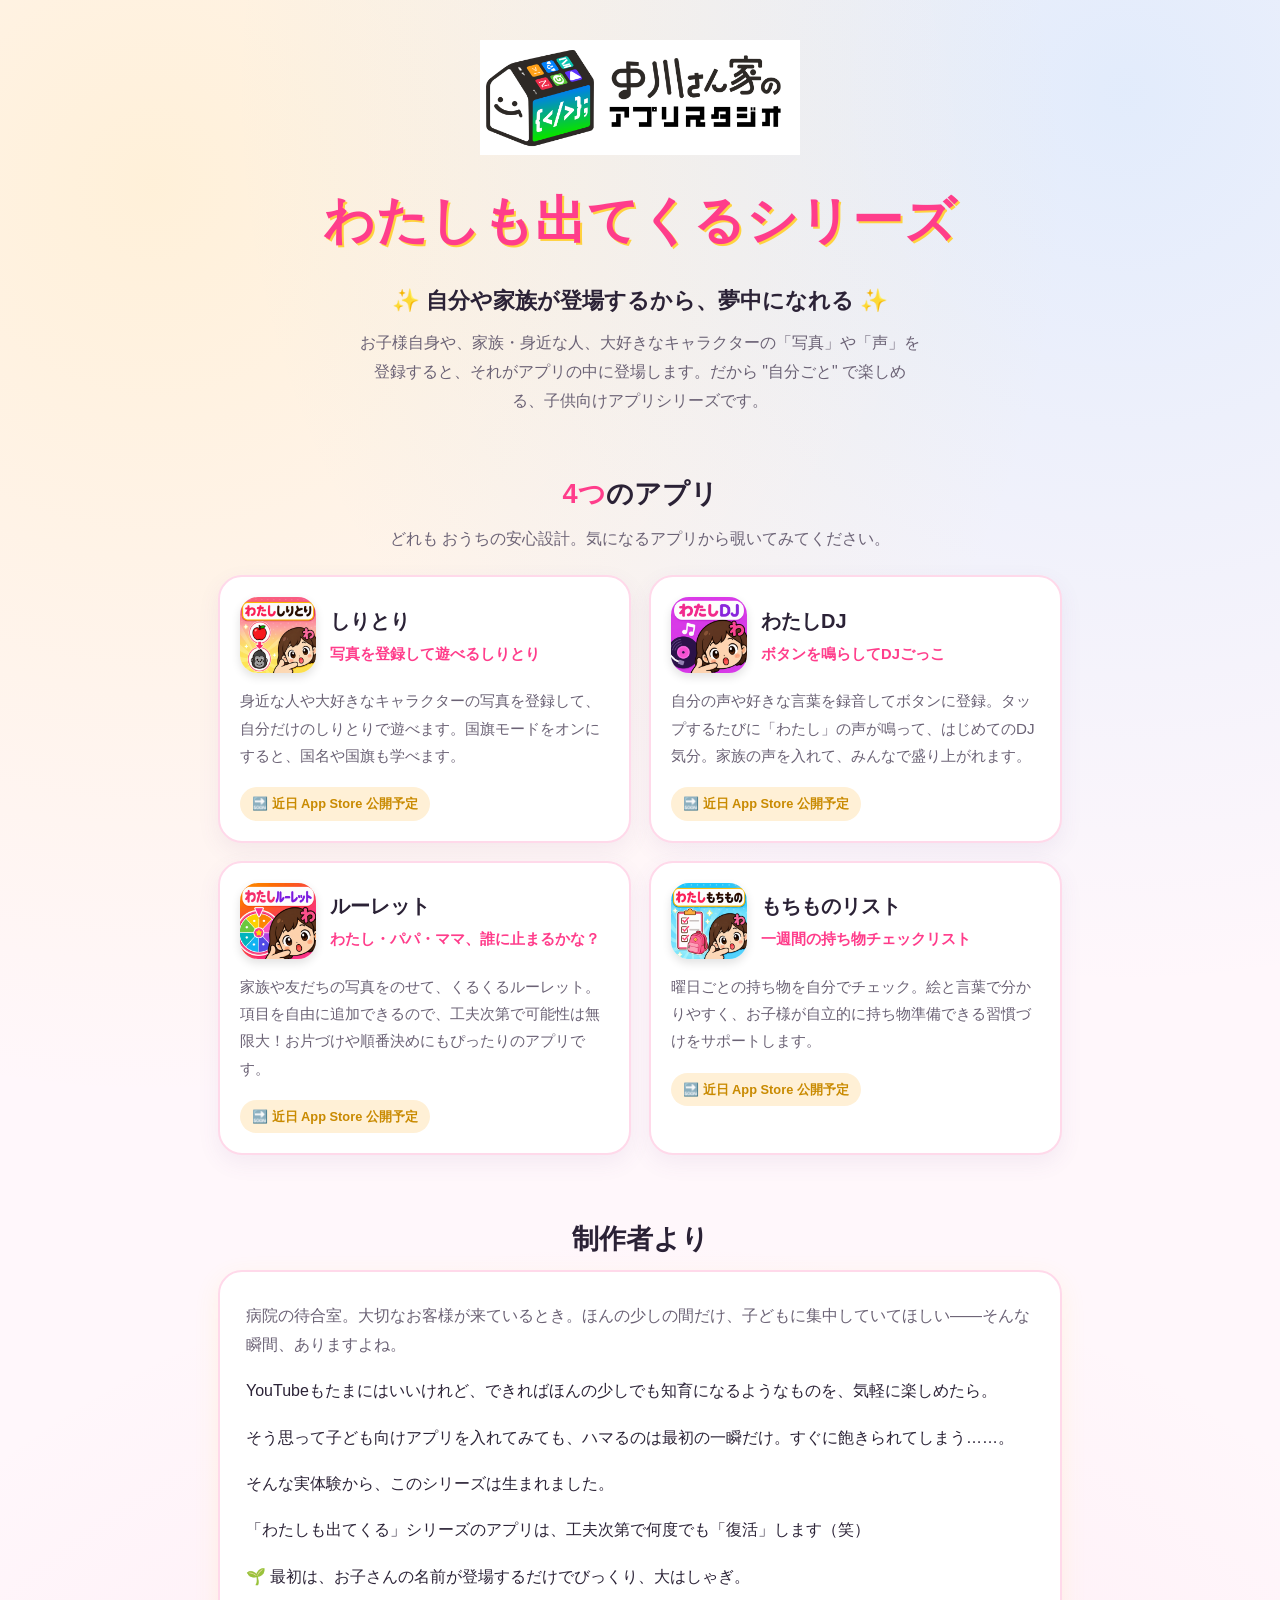
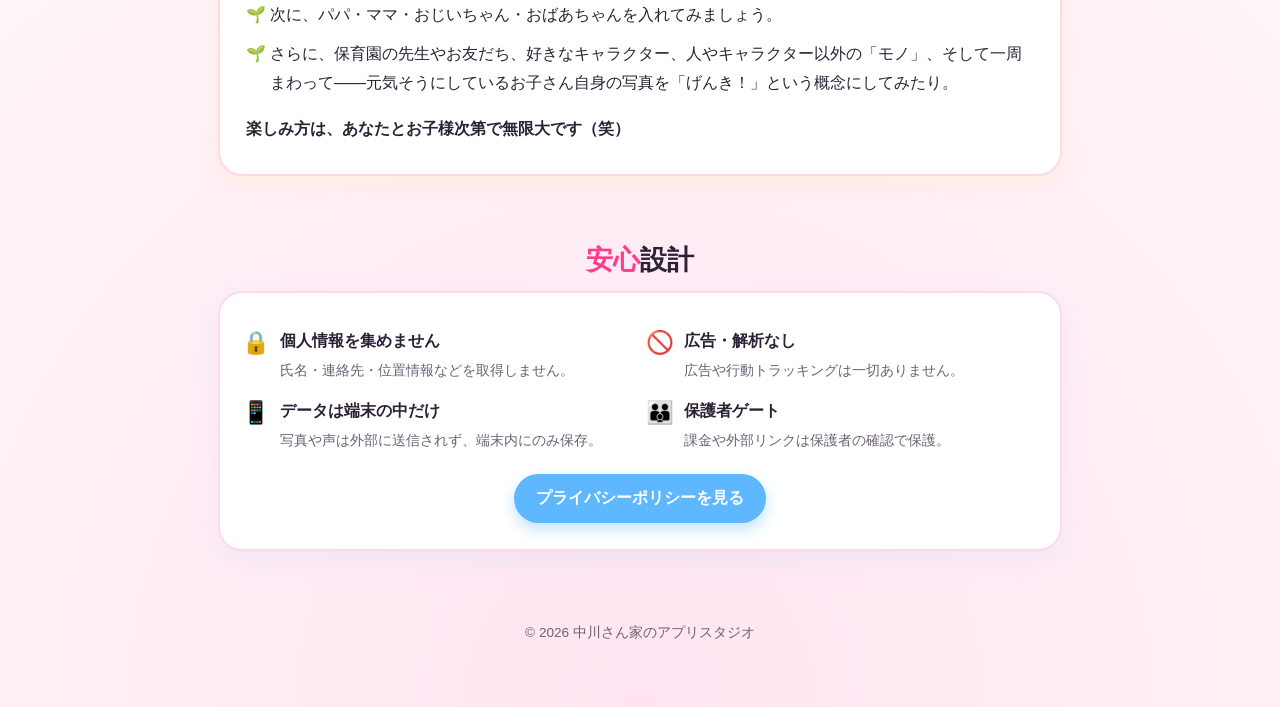
==== index.html @ 166757f0 "Add message from the creator section Co-Authored-By: Claude Opus 4.8 <noreply@anthropic.com>" ====
<!DOCTYPE html>
<html lang="ja">
<head>
<meta charset="UTF-8">
<meta name="viewport" content="width=device-width, initial-scale=1.0">
<title>わたしも出てくるシリーズ｜中川さん家のアプリスタジオ</title>
<meta name="description" content="お子様自身や、家族・身近な人、大好きなキャラクターの写真や声を登録すると、それがアプリの中に登場します。中川さん家のアプリスタジオがおくる子供向けアプリシリーズ「わたしも出てくるシリーズ」。広告なし・解析なし・個人情報を集めません。">
<meta property="og:title" content="わたしも出てくるシリーズ｜中川さん家のアプリスタジオ">
<meta property="og:description" content="お子様自身や、家族・身近な人、大好きなキャラクターの写真や声を登録すると、それがアプリの中に登場する、自分ごとで夢中になれる子供向けアプリシリーズ。">
<meta property="og:type" content="website">
<meta property="og:image" content="images/studio_logo.png">
<style>
  :root {
    color-scheme: light dark;
    --pink:    #ff5fa2;
    --pink-d:  #ff3d8b;
    --yellow:  #ffd23f;
    --mint:    #3fd6a6;
    --sky:     #5fb8ff;
    --ink:     #2b2236;
    --sub:     #6b6275;
    --card:    #ffffff;
    --bg:      #fff7fb;
    --bg2:     #ffeef6;
    --border:  #ffd9ea;
    --chip:    #fff0d6;
    --chip-tx: #c98a00;
  }
  @media (prefers-color-scheme: dark) {
    :root {
      --ink:    #f2ecf5;
      --sub:    #b6adc2;
      --card:   #1d1726;
      --bg:     #120e18;
      --bg2:    #1a1322;
      --border: #3a2e44;
      --chip:   #3a2e10;
      --chip-tx:#ffd86b;
    }
  }
  * { box-sizing: border-box; }
  html { scroll-behavior: smooth; }
  body {
    font-family: -apple-system, BlinkMacSystemFont, "Hiragino Maru Gothic ProN",
      "Hiragino Sans", "Noto Sans JP", sans-serif;
    line-height: 1.8; margin: 0; color: var(--ink);
    background:
      radial-gradient(circle at 12% 8%, rgba(255,210,63,.18), transparent 38%),
      radial-gradient(circle at 88% 4%, rgba(95,184,255,.18), transparent 36%),
      radial-gradient(circle at 50% 100%, rgba(255,95,162,.12), transparent 45%),
      var(--bg);
    -webkit-font-smoothing: antialiased;
  }
  .wrap { max-width: 880px; margin: 0 auto; padding: 0 18px; }
  a { color: var(--pink-d); }

  /* ---------- Hero ---------- */
  .hero { text-align: center; padding: 40px 18px 24px; position: relative; overflow: hidden; }
  .hero .logo { width: min(320px, 80%); height: auto; margin: 0 auto 6px; display: block; }
  .series {
    display: inline-block; margin: 14px 0 6px;
    font-size: clamp(2rem, 8vw, 3.2rem); font-weight: 800; letter-spacing: .02em;
    color: var(--pink-d);
    text-shadow: 2px 2px 0 var(--yellow);
  }
  .series small { display:block; font-size: .9rem; font-weight: 700; color: var(--sub); letter-spacing:.3em; text-shadow:none; margin-bottom:4px;}
  .catch { font-size: clamp(1.05rem, 4vw, 1.4rem); font-weight: 700; margin: 8px 0 2px; }
  .concept { color: var(--sub); max-width: 560px; margin: 8px auto 0; font-size: 1rem; }
  .sparkle { font-size: 1.4rem; }

  /* ---------- Section ---------- */
  section { padding: 30px 0; }
  .section-title {
    text-align: center; font-size: clamp(1.3rem, 5vw, 1.7rem); font-weight: 800;
    margin: 0 0 6px;
  }
  .section-title .em { color: var(--pink-d); }
  .section-sub { text-align:center; color: var(--sub); margin: 0 auto 22px; max-width: 600px; }

  /* ---------- About ---------- */
  .about {
    background: var(--card); border: 2px solid var(--border); border-radius: 24px;
    padding: 26px 22px; box-shadow: 0 8px 24px rgba(255,95,162,.10);
  }
  .steps { display: grid; gap: 14px; grid-template-columns: repeat(3, 1fr); margin-top: 18px; }
  .step { text-align:center; }
  .step .emoji { font-size: 2.4rem; display:block; line-height:1.2; }
  .step b { display:block; margin-top:4px; }
  .step span { font-size:.9rem; color: var(--sub); }
  @media (max-width: 560px){ .steps { grid-template-columns: 1fr; } }

  /* ---------- App cards ---------- */
  .cards { display: grid; gap: 18px; grid-template-columns: repeat(2, 1fr); }
  @media (max-width: 620px){ .cards { grid-template-columns: 1fr; } }
  .card {
    background: var(--card); border: 2px solid var(--border); border-radius: 24px;
    padding: 20px; display: flex; flex-direction: column; gap: 4px;
    box-shadow: 0 8px 22px rgba(120,80,140,.08);
    transition: transform .15s ease, box-shadow .15s ease;
  }
  .card:hover { transform: translateY(-4px); box-shadow: 0 14px 30px rgba(255,95,162,.18); }
  .card-head { display:flex; align-items:center; gap: 14px; }
  .card-head img {
    width: 76px; height: 76px; border-radius: 18px; flex-shrink:0;
    box-shadow: 0 4px 10px rgba(0,0,0,.12);
  }
  .card-name { font-size: 1.25rem; font-weight: 800; margin: 0; }
  .card-tag { color: var(--pink-d); font-weight: 700; font-size: .92rem; margin: 2px 0 0; }
  .card-desc { color: var(--sub); font-size: .95rem; margin: 10px 0 0; }
  .badge {
    display:inline-block; align-self:flex-start; margin-top: 14px;
    background: var(--chip); color: var(--chip-tx); font-weight: 800;
    font-size: .8rem; padding: 5px 12px; border-radius: 999px;
  }
  .badge::before { content: "🔜 "; }

  /* ---------- Safety ---------- */
  .safety {
    background: var(--card); border: 2px solid var(--border); border-radius: 24px;
    padding: 26px 22px; box-shadow: 0 8px 24px rgba(95,184,255,.10);
  }
  .safe-grid { display:grid; gap:12px; grid-template-columns: repeat(2,1fr); margin-top:8px; }
  @media (max-width: 560px){ .safe-grid { grid-template-columns: 1fr; } }
  .safe-item { display:flex; gap:10px; align-items:flex-start; }
  .safe-item .ic { font-size:1.4rem; line-height:1.4; }
  .safe-item b { display:block; }
  .safe-item span { font-size:.9rem; color: var(--sub); }
  .privacy-link { text-align:center; margin-top: 20px; }
  .privacy-link a {
    display:inline-block; background: var(--sky); color:#fff; font-weight:800;
    text-decoration:none; padding: 10px 22px; border-radius: 999px;
    box-shadow: 0 6px 14px rgba(95,184,255,.4);
  }

  /* ---------- Creator ---------- */
  .creator {
    background: var(--card); border: 2px solid var(--border); border-radius: 24px;
    padding: 30px 26px; box-shadow: 0 8px 24px rgba(255,210,63,.12);
  }
  .creator p { margin: 0 0 1.1em; color: var(--ink); }
  .creator p:last-child { margin-bottom: 0; }
  .creator .lead { color: var(--sub); }
  .creator .steps-read {
    margin: 0 0 1.1em; padding-left: 0; list-style: none;
    display: grid; gap: 10px;
  }
  .creator .steps-read li {
    position: relative; padding-left: 1.5em; color: var(--ink);
  }
  .creator .steps-read li::before {
    content: "🌱"; position: absolute; left: 0; top: 0;
  }
  .creator .closing { font-weight: 700; }

  /* ---------- Footer ---------- */
  footer {
    text-align:center; padding: 34px 18px 48px; color: var(--sub); font-size:.9rem;
  }
  footer a { color: var(--pink-d); }
  footer .copy { margin-top: 6px; font-size:.85rem; }
</style>
</head>
<body>

<!-- ===== Hero ===== -->
<header class="hero">
  <div class="wrap">
    <img class="logo" src="images/studio_logo.png" alt="中川さん家のアプリスタジオ">
    <div class="series">わたしも出てくるシリーズ</div>
    <p class="catch"><span class="sparkle">✨</span> 自分や家族が登場するから、夢中になれる <span class="sparkle">✨</span></p>
    <p class="concept">お子様自身や、家族・身近な人、大好きなキャラクターの「写真」や「声」を登録すると、それがアプリの中に登場します。だから "自分ごと" で楽しめる、子供向けアプリシリーズです。</p>
  </div>
</header>

<!-- ===== Apps ===== -->
<section>
  <div class="wrap">
    <h2 class="section-title"><span class="em">4つ</span>のアプリ</h2>
    <p class="section-sub">どれも おうちの安心設計。気になるアプリから覗いてみてください。</p>
    <div class="cards">

      <!-- しりとり -->
      <article class="card">
        <div class="card-head">
          <img src="images/icon-shiritori.png" alt="しりとりのアイコン">
          <div>
            <h3 class="card-name">しりとり</h3>
            <p class="card-tag">写真を登録して遊べるしりとり</p>
          </div>
        </div>
        <p class="card-desc">身近な人や大好きなキャラクターの写真を登録して、自分だけのしりとりで遊べます。国旗モードをオンにすると、国名や国旗も学べます。</p>
        <!-- App Store 公開後はここに <a class="badge" href="APP_STORE_URL"> を差し込む -->
        <span class="badge">近日 App Store 公開予定</span>
      </article>

      <!-- わたしDJ -->
      <article class="card">
        <div class="card-head">
          <img src="images/icon-watashidj.png" alt="わたしDJのアイコン">
          <div>
            <h3 class="card-name">わたしDJ</h3>
            <p class="card-tag">ボタンを鳴らしてDJごっこ</p>
          </div>
        </div>
        <p class="card-desc">自分の声や好きな言葉を録音してボタンに登録。タップするたびに「わたし」の声が鳴って、はじめてのDJ気分。家族の声を入れて、みんなで盛り上がれます。</p>
        <!-- App Store 公開後はここに <a class="badge" href="APP_STORE_URL"> を差し込む -->
        <span class="badge">近日 App Store 公開予定</span>
      </article>

      <!-- ルーレット -->
      <article class="card">
        <div class="card-head">
          <img src="images/icon-roulette.png" alt="ルーレットのアイコン">
          <div>
            <h3 class="card-name">ルーレット</h3>
            <p class="card-tag">わたし・パパ・ママ、誰に止まるかな？</p>
          </div>
        </div>
        <p class="card-desc">家族や友だちの写真をのせて、くるくるルーレット。項目を自由に追加できるので、工夫次第で可能性は無限大！お片づけや順番決めにもぴったりのアプリです。</p>
        <!-- App Store 公開後はここに <a class="badge" href="APP_STORE_URL"> を差し込む -->
        <span class="badge">近日 App Store 公開予定</span>
      </article>

      <!-- もちものリスト -->
      <article class="card">
        <div class="card-head">
          <img src="images/icon-mochimono.png" alt="もちものリストのアイコン">
          <div>
            <h3 class="card-name">もちものリスト</h3>
            <p class="card-tag">一週間の持ち物チェックリスト</p>
          </div>
        </div>
        <p class="card-desc">曜日ごとの持ち物を自分でチェック。絵と言葉で分かりやすく、お子様が自立的に持ち物準備できる習慣づけをサポートします。</p>
        <!-- App Store 公開後はここに <a class="badge" href="APP_STORE_URL"> を差し込む -->
        <span class="badge">近日 App Store 公開予定</span>
      </article>

    </div>
  </div>
</section>

<!-- ===== Message from the creator ===== -->
<section>
  <div class="wrap">
    <h2 class="section-title">制作者より</h2>
    <div class="creator">
      <p class="lead">病院の待合室。大切なお客様が来ているとき。ほんの少しの間だけ、子どもに集中していてほしい——そんな瞬間、ありますよね。</p>
      <p>YouTubeもたまにはいいけれど、できればほんの少しでも知育になるようなものを、気軽に楽しめたら。</p>
      <p>そう思って子ども向けアプリを入れてみても、ハマるのは最初の一瞬だけ。すぐに飽きられてしまう……。</p>
      <p>そんな実体験から、このシリーズは生まれました。</p>
      <p>「わたしも出てくる」シリーズのアプリは、工夫次第で何度でも「復活」します（笑）</p>
      <ul class="steps-read">
        <li>最初は、お子さんの名前が登場するだけでびっくり、大はしゃぎ。</li>
        <li>次に、パパ・ママ・おじいちゃん・おばあちゃんを入れてみましょう。</li>
        <li>さらに、保育園の先生やお友だち、好きなキャラクター、人やキャラクター以外の「モノ」、そして一周まわって——元気そうにしているお子さん自身の写真を「げんき！」という概念にしてみたり。</li>
      </ul>
      <p class="closing">楽しみ方は、あなたとお子様次第で無限大です（笑）</p>
    </div>
  </div>
</section>

<!-- ===== Safety / Privacy ===== -->
<section>
  <div class="wrap">
    <h2 class="section-title"><span class="em">安心</span>設計</h2>
    <div class="safety">
      <div class="safe-grid">
        <div class="safe-item"><span class="ic">🔒</span><div><b>個人情報を集めません</b><span>氏名・連絡先・位置情報などを取得しません。</span></div></div>
        <div class="safe-item"><span class="ic">🚫</span><div><b>広告・解析なし</b><span>広告や行動トラッキングは一切ありません。</span></div></div>
        <div class="safe-item"><span class="ic">📱</span><div><b>データは端末の中だけ</b><span>写真や声は外部に送信されず、端末内にのみ保存。</span></div></div>
        <div class="safe-item"><span class="ic">👪</span><div><b>保護者ゲート</b><span>課金や外部リンクは保護者の確認で保護。</span></div></div>
      </div>
      <div class="privacy-link">
        <a href="./privacy.html">プライバシーポリシーを見る</a>
      </div>
    </div>
  </div>
</section>

<!-- ===== Footer ===== -->
<footer>
  <div class="wrap">
    <p class="copy">© 2026 中川さん家のアプリスタジオ</p>
  </div>
</footer>

</body>
</html>
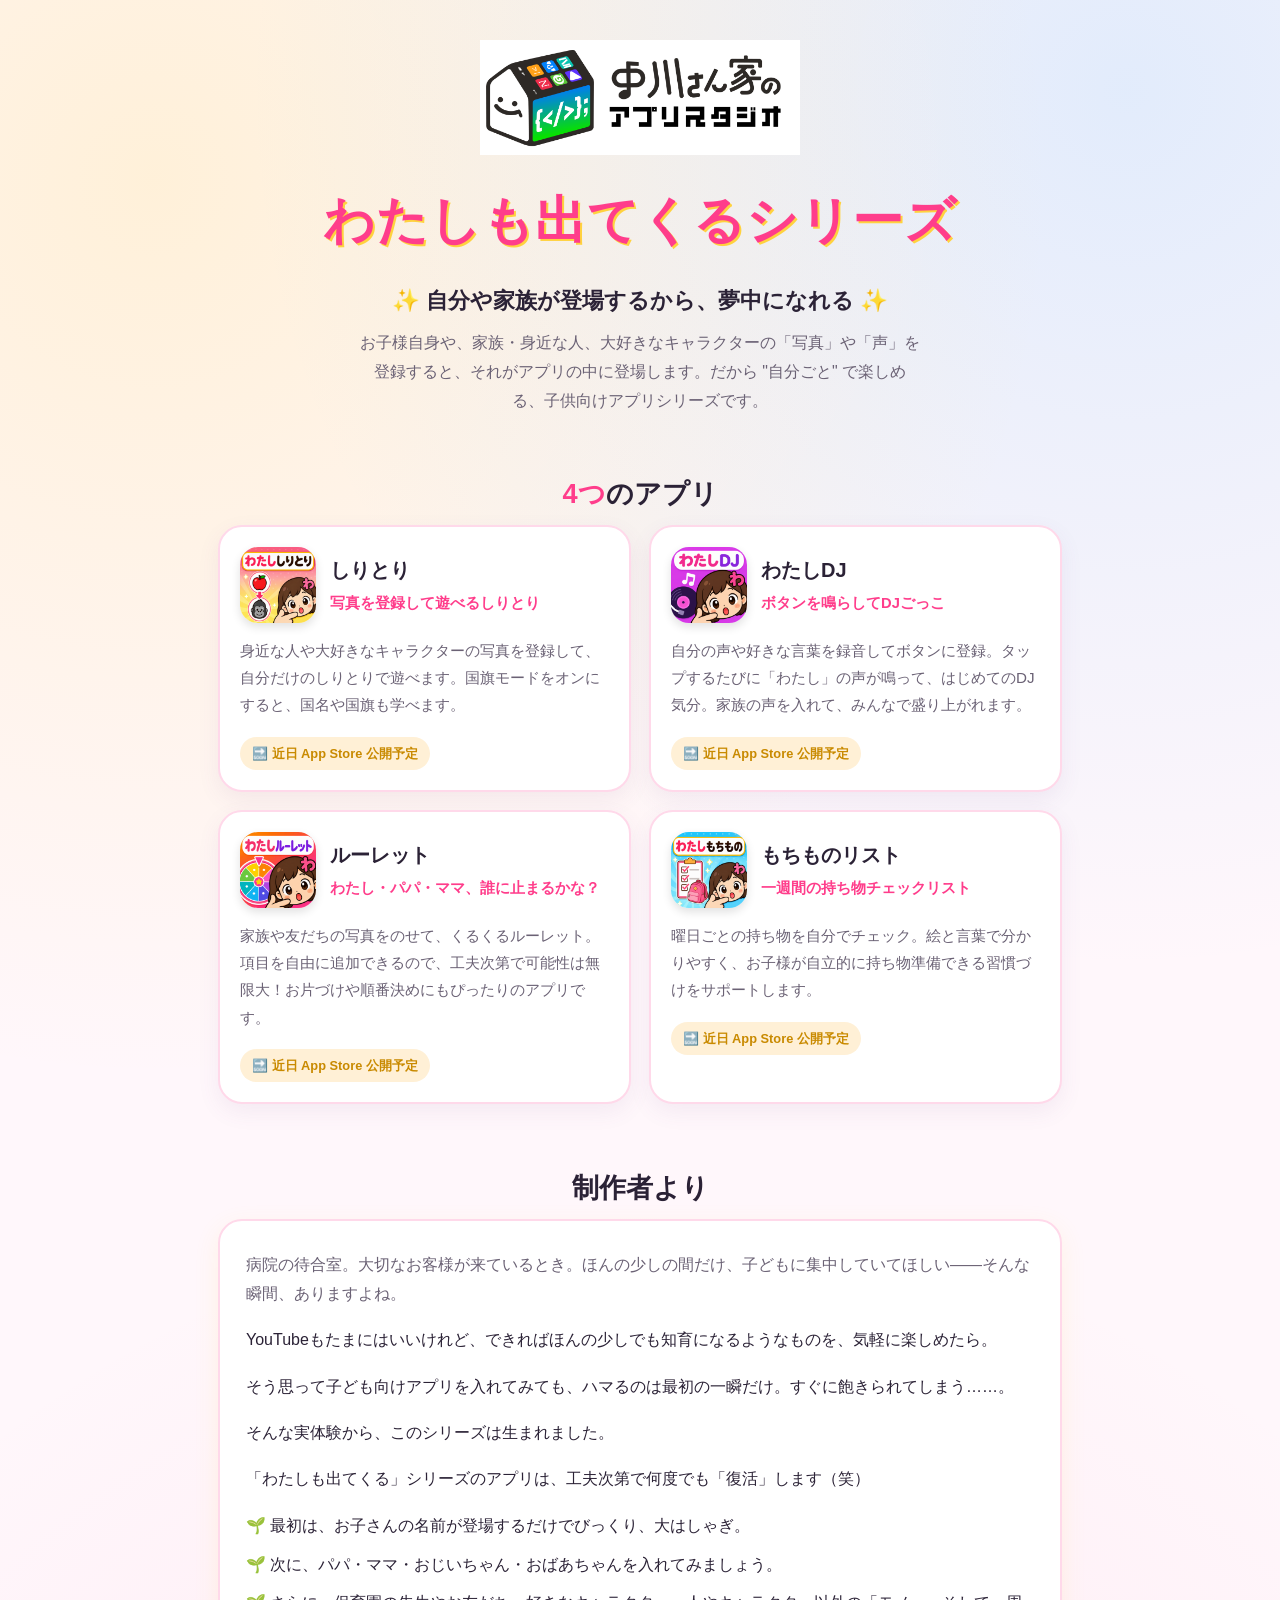
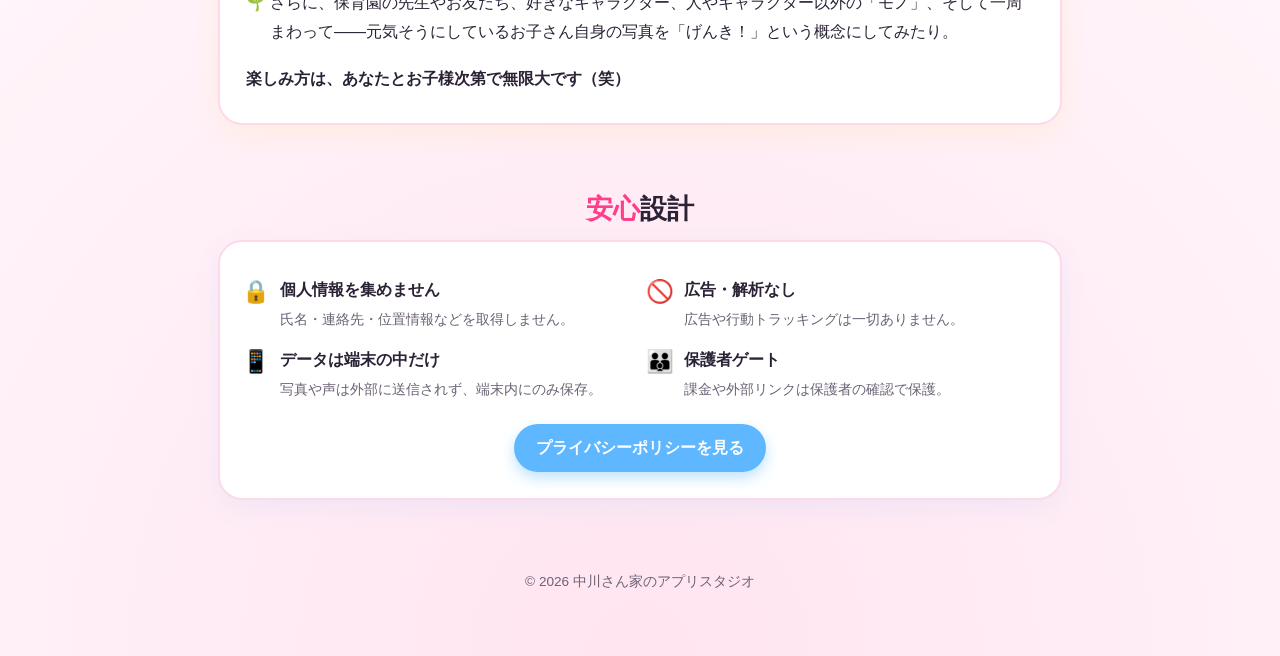
==== commit a0b19ba0: "Remove redundant apps section subtitle Co-Authored-By: Claude Opus 4.8 <noreply@anthropic.com>" ====
--- a/index.html
+++ b/index.html
@@ -176,7 +176,6 @@
 <section>
   <div class="wrap">
     <h2 class="section-title"><span class="em">4つ</span>のアプリ</h2>
-    <p class="section-sub">どれも おうちの安心設計。気になるアプリから覗いてみてください。</p>
     <div class="cards">
 
       <!-- しりとり -->
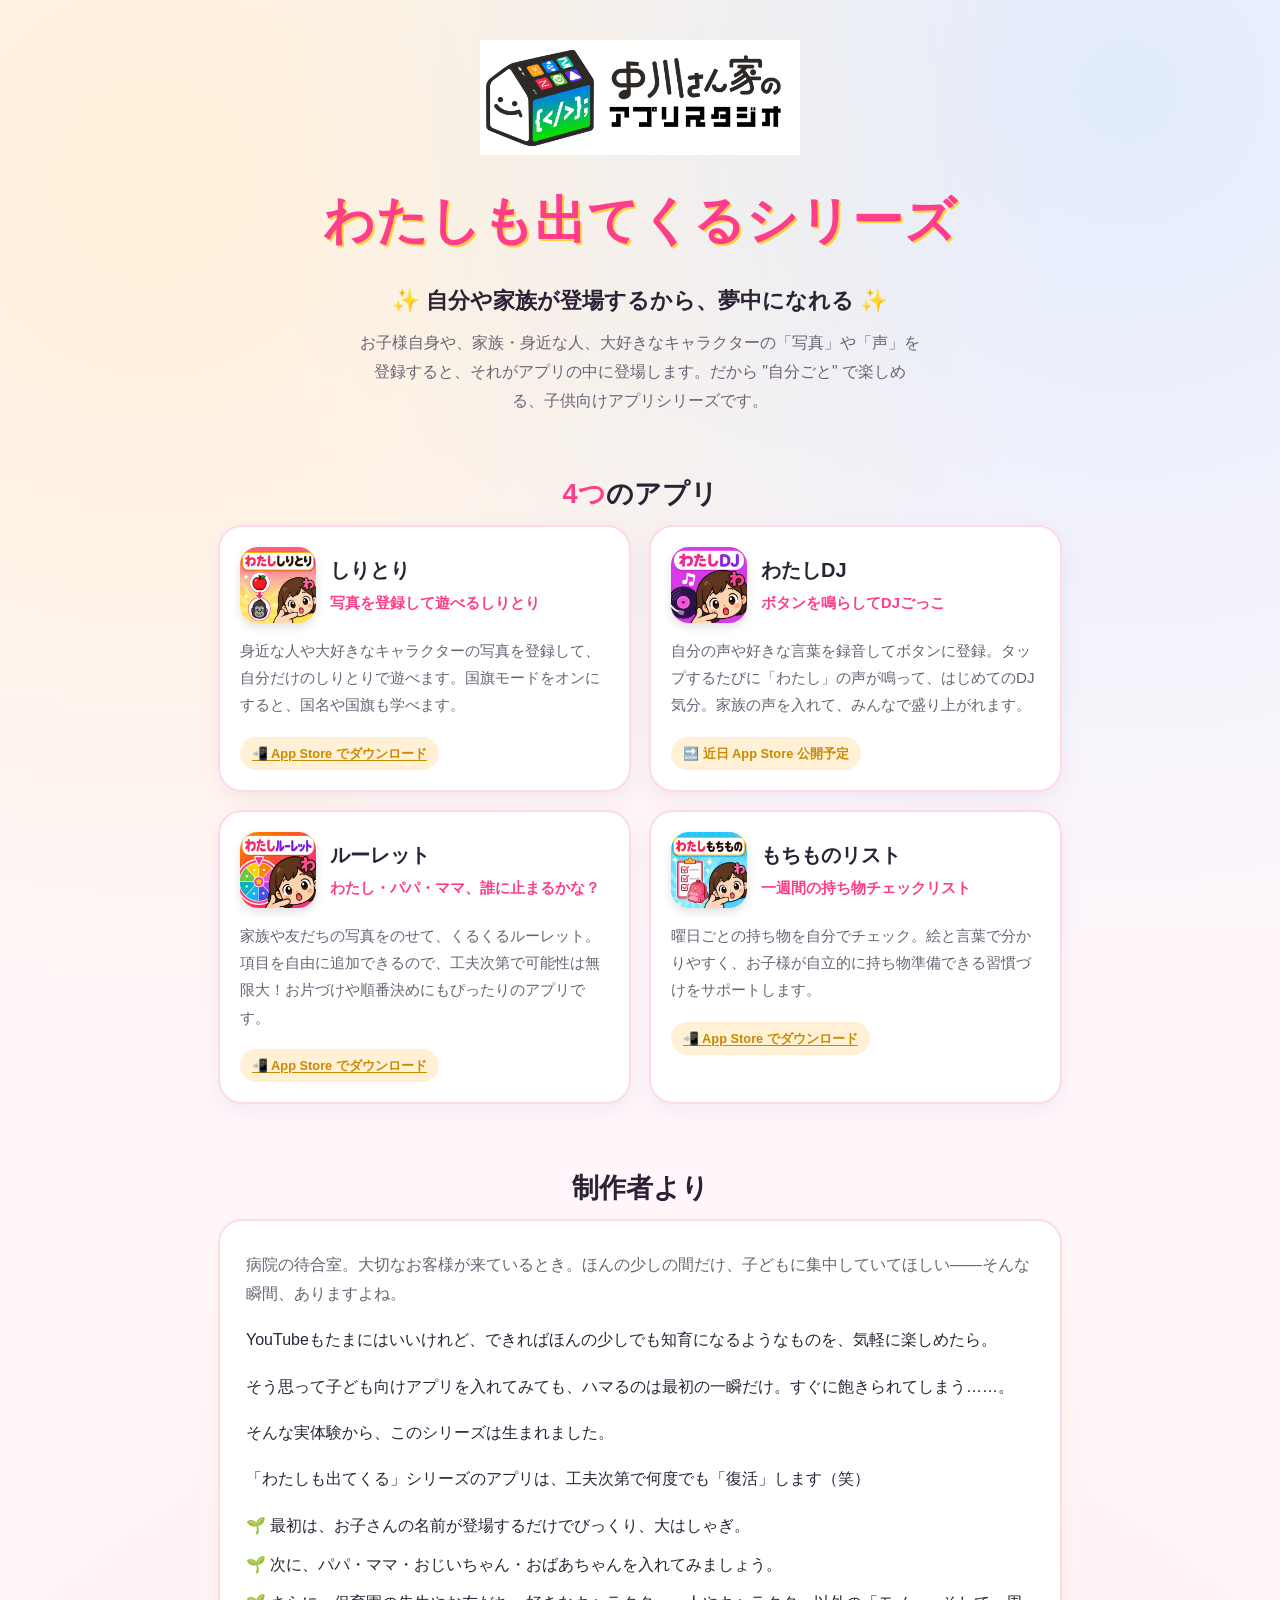
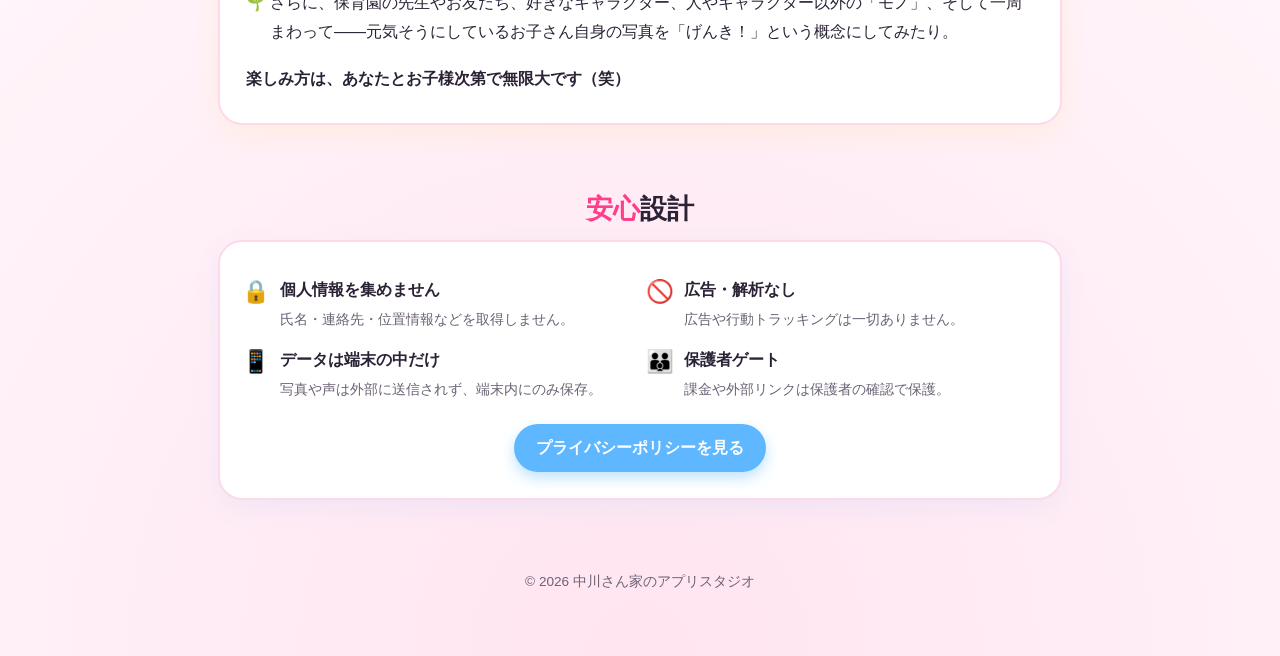
==== commit aa72f833: "Add App Store links for released apps" ====
--- a/index.html
+++ b/index.html
@@ -113,6 +113,11 @@
     font-size: .8rem; padding: 5px 12px; border-radius: 999px;
   }
   .badge::before { content: "🔜 "; }
+  .badge-live {
+    text-decoration: underline; text-underline-offset: 2px;
+    cursor: pointer;
+  }
+  .badge-live::before { content: "📲 "; }
 
   /* ---------- Safety ---------- */
   .safety {
@@ -188,8 +193,7 @@
           </div>
         </div>
         <p class="card-desc">身近な人や大好きなキャラクターの写真を登録して、自分だけのしりとりで遊べます。国旗モードをオンにすると、国名や国旗も学べます。</p>
-        <!-- App Store 公開後はここに <a class="badge" href="APP_STORE_URL"> を差し込む -->
-        <span class="badge">近日 App Store 公開予定</span>
+        <a class="badge badge-live" href="https://apps.apple.com/jp/app/id6788782246" target="_blank" rel="noopener">App Store でダウンロード</a>
       </article>
 
       <!-- わたしDJ -->
@@ -216,8 +220,7 @@
           </div>
         </div>
         <p class="card-desc">家族や友だちの写真をのせて、くるくるルーレット。項目を自由に追加できるので、工夫次第で可能性は無限大！お片づけや順番決めにもぴったりのアプリです。</p>
-        <!-- App Store 公開後はここに <a class="badge" href="APP_STORE_URL"> を差し込む -->
-        <span class="badge">近日 App Store 公開予定</span>
+        <a class="badge badge-live" href="https://apps.apple.com/jp/app/id6788821619" target="_blank" rel="noopener">App Store でダウンロード</a>
       </article>
 
       <!-- もちものリスト -->
@@ -230,8 +233,7 @@
           </div>
         </div>
         <p class="card-desc">曜日ごとの持ち物を自分でチェック。絵と言葉で分かりやすく、お子様が自立的に持ち物準備できる習慣づけをサポートします。</p>
-        <!-- App Store 公開後はここに <a class="badge" href="APP_STORE_URL"> を差し込む -->
-        <span class="badge">近日 App Store 公開予定</span>
+        <a class="badge badge-live" href="https://apps.apple.com/jp/app/id6788831669" target="_blank" rel="noopener">App Store でダウンロード</a>
       </article>
 
     </div>
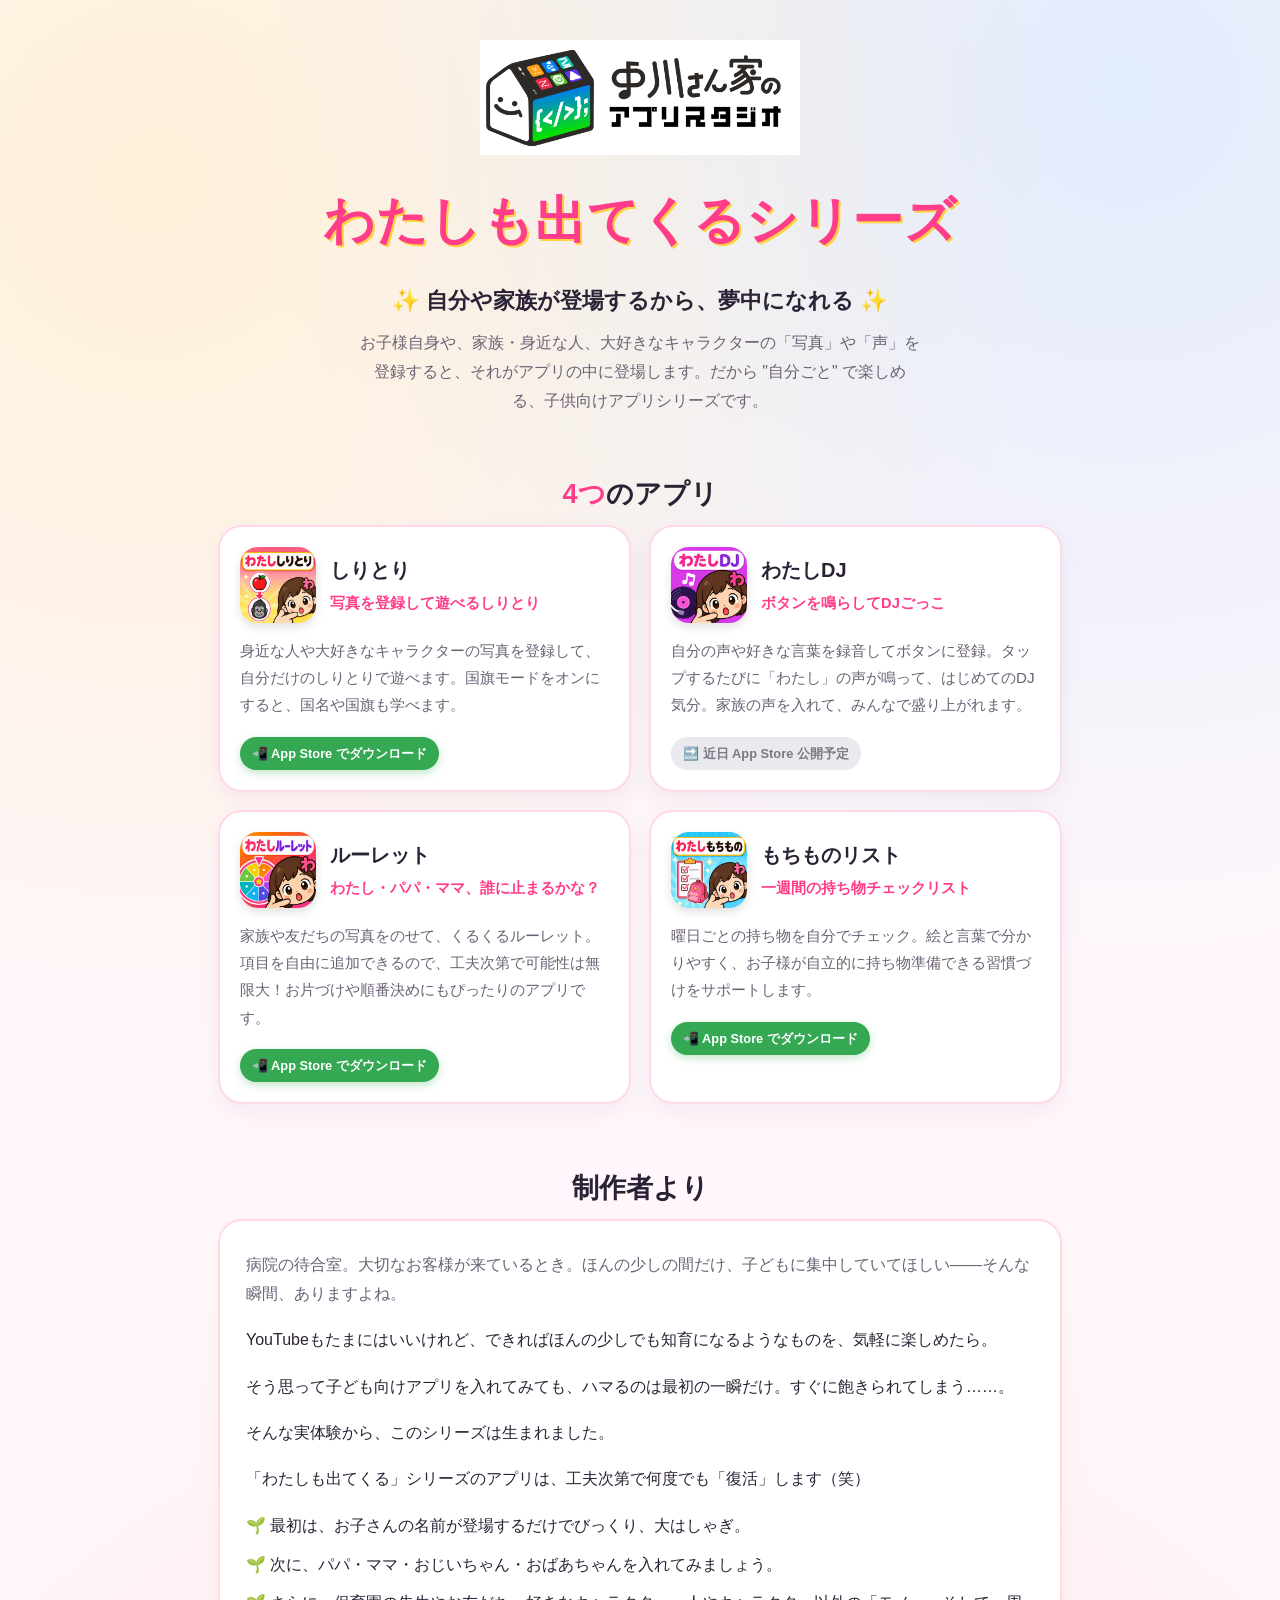
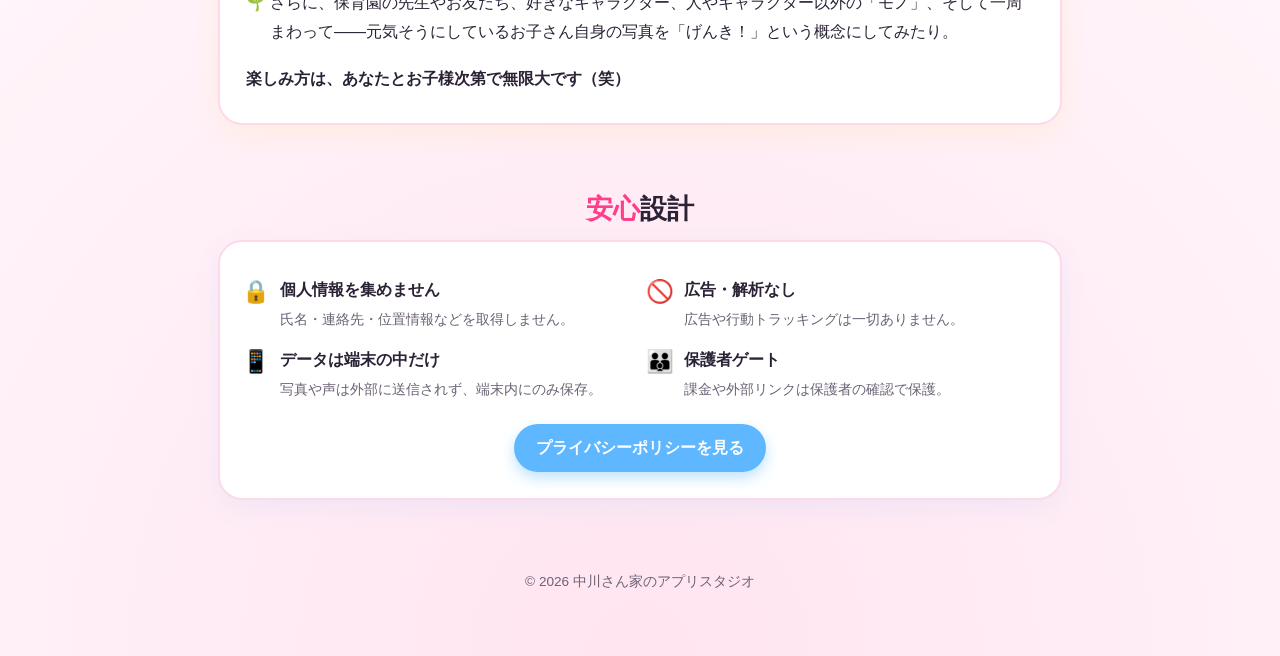
==== commit 7ef04b36: "Distinguish released (green) vs coming-soon (gray) badges Co-Authored-By: Claude Fable 5 <noreply@an" ====
--- a/index.html
+++ b/index.html
@@ -109,14 +109,16 @@
   .card-desc { color: var(--sub); font-size: .95rem; margin: 10px 0 0; }
   .badge {
     display:inline-block; align-self:flex-start; margin-top: 14px;
-    background: var(--chip); color: var(--chip-tx); font-weight: 800;
+    background: #e9e9ee; color: #7a7a85; font-weight: 800;
     font-size: .8rem; padding: 5px 12px; border-radius: 999px;
   }
   .badge::before { content: "🔜 "; }
   .badge-live {
-    text-decoration: underline; text-underline-offset: 2px;
-    cursor: pointer;
-  }
+    background: #34a853; color: #fff;
+    text-decoration: none; cursor: pointer;
+    box-shadow: 0 3px 8px rgba(52,168,83,.30);
+  }
+  .badge-live:hover { background: #2d9249; }
   .badge-live::before { content: "📲 "; }
 
   /* ---------- Safety ---------- */
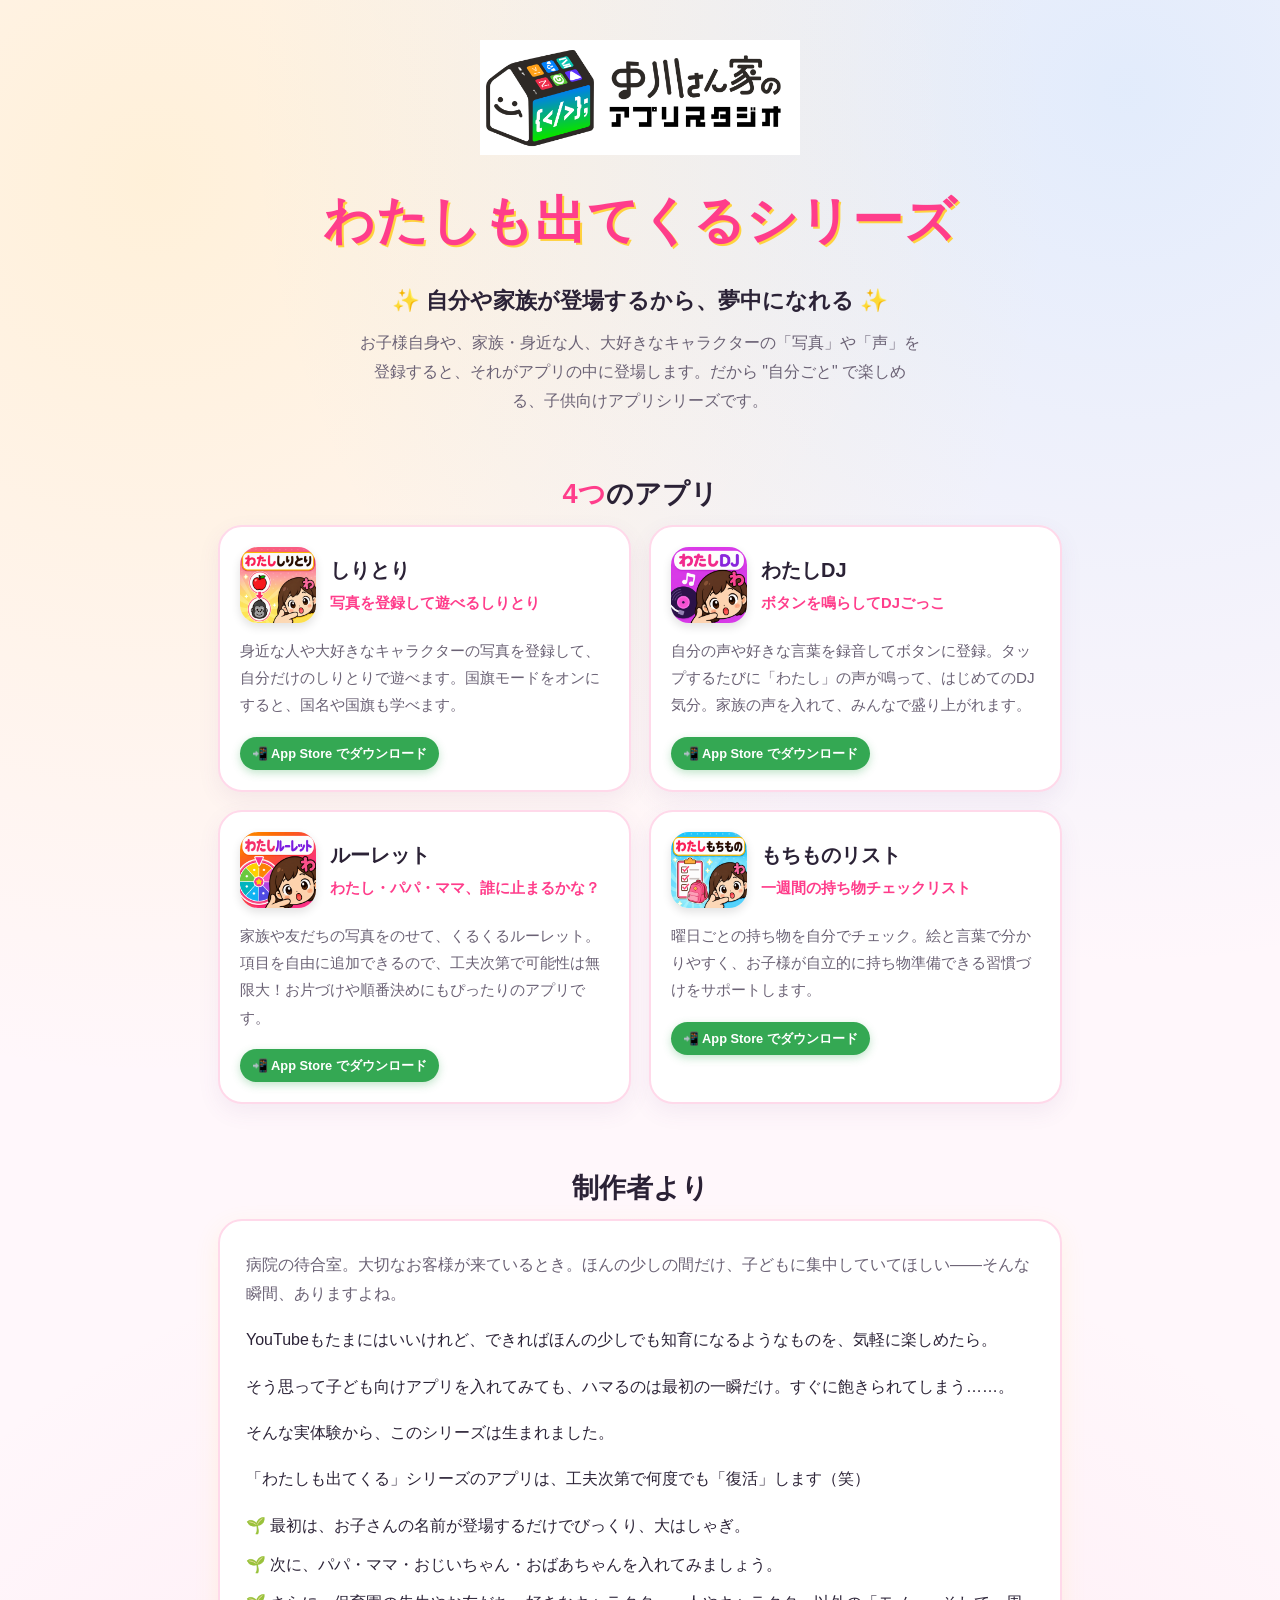
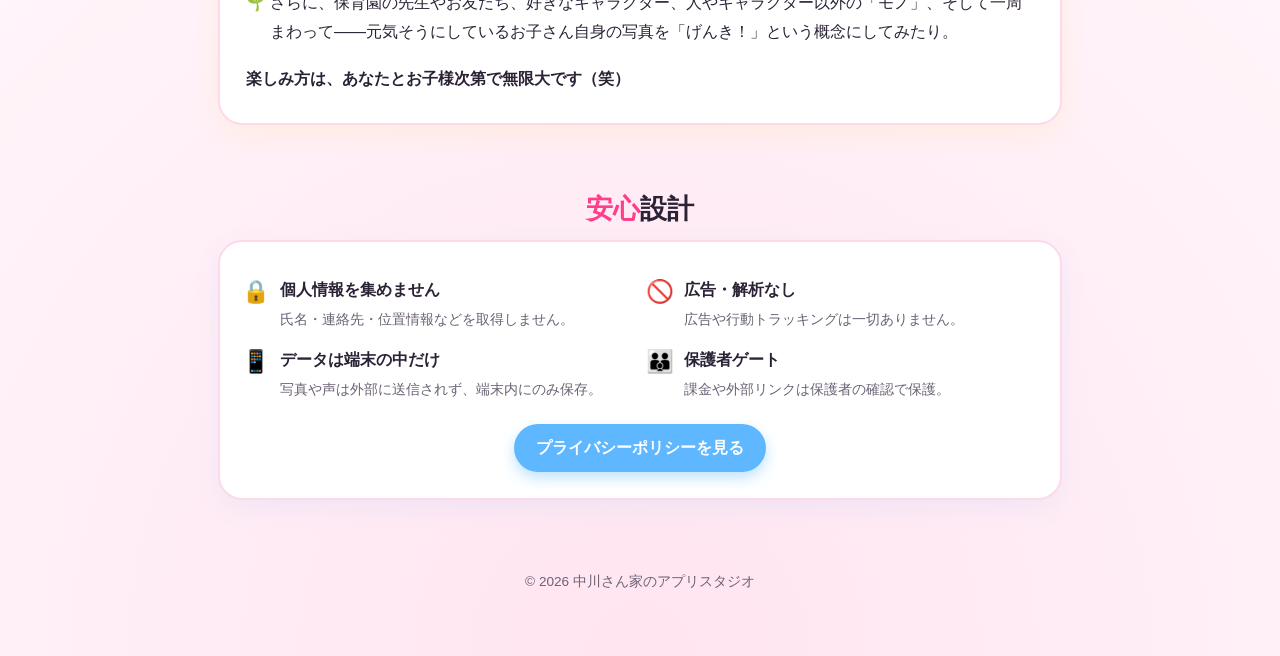
==== commit 2b628fd1: "DJ配信開始: App Storeリンクを追加 Co-Authored-By: Claude Fable 5 <noreply@anthropic.com>" ====
--- a/index.html
+++ b/index.html
@@ -208,8 +208,7 @@
           </div>
         </div>
         <p class="card-desc">自分の声や好きな言葉を録音してボタンに登録。タップするたびに「わたし」の声が鳴って、はじめてのDJ気分。家族の声を入れて、みんなで盛り上がれます。</p>
-        <!-- App Store 公開後はここに <a class="badge" href="APP_STORE_URL"> を差し込む -->
-        <span class="badge">近日 App Store 公開予定</span>
+        <a class="badge badge-live" href="https://apps.apple.com/jp/app/id6788814425" target="_blank" rel="noopener">App Store でダウンロード</a>
       </article>
 
       <!-- ルーレット -->
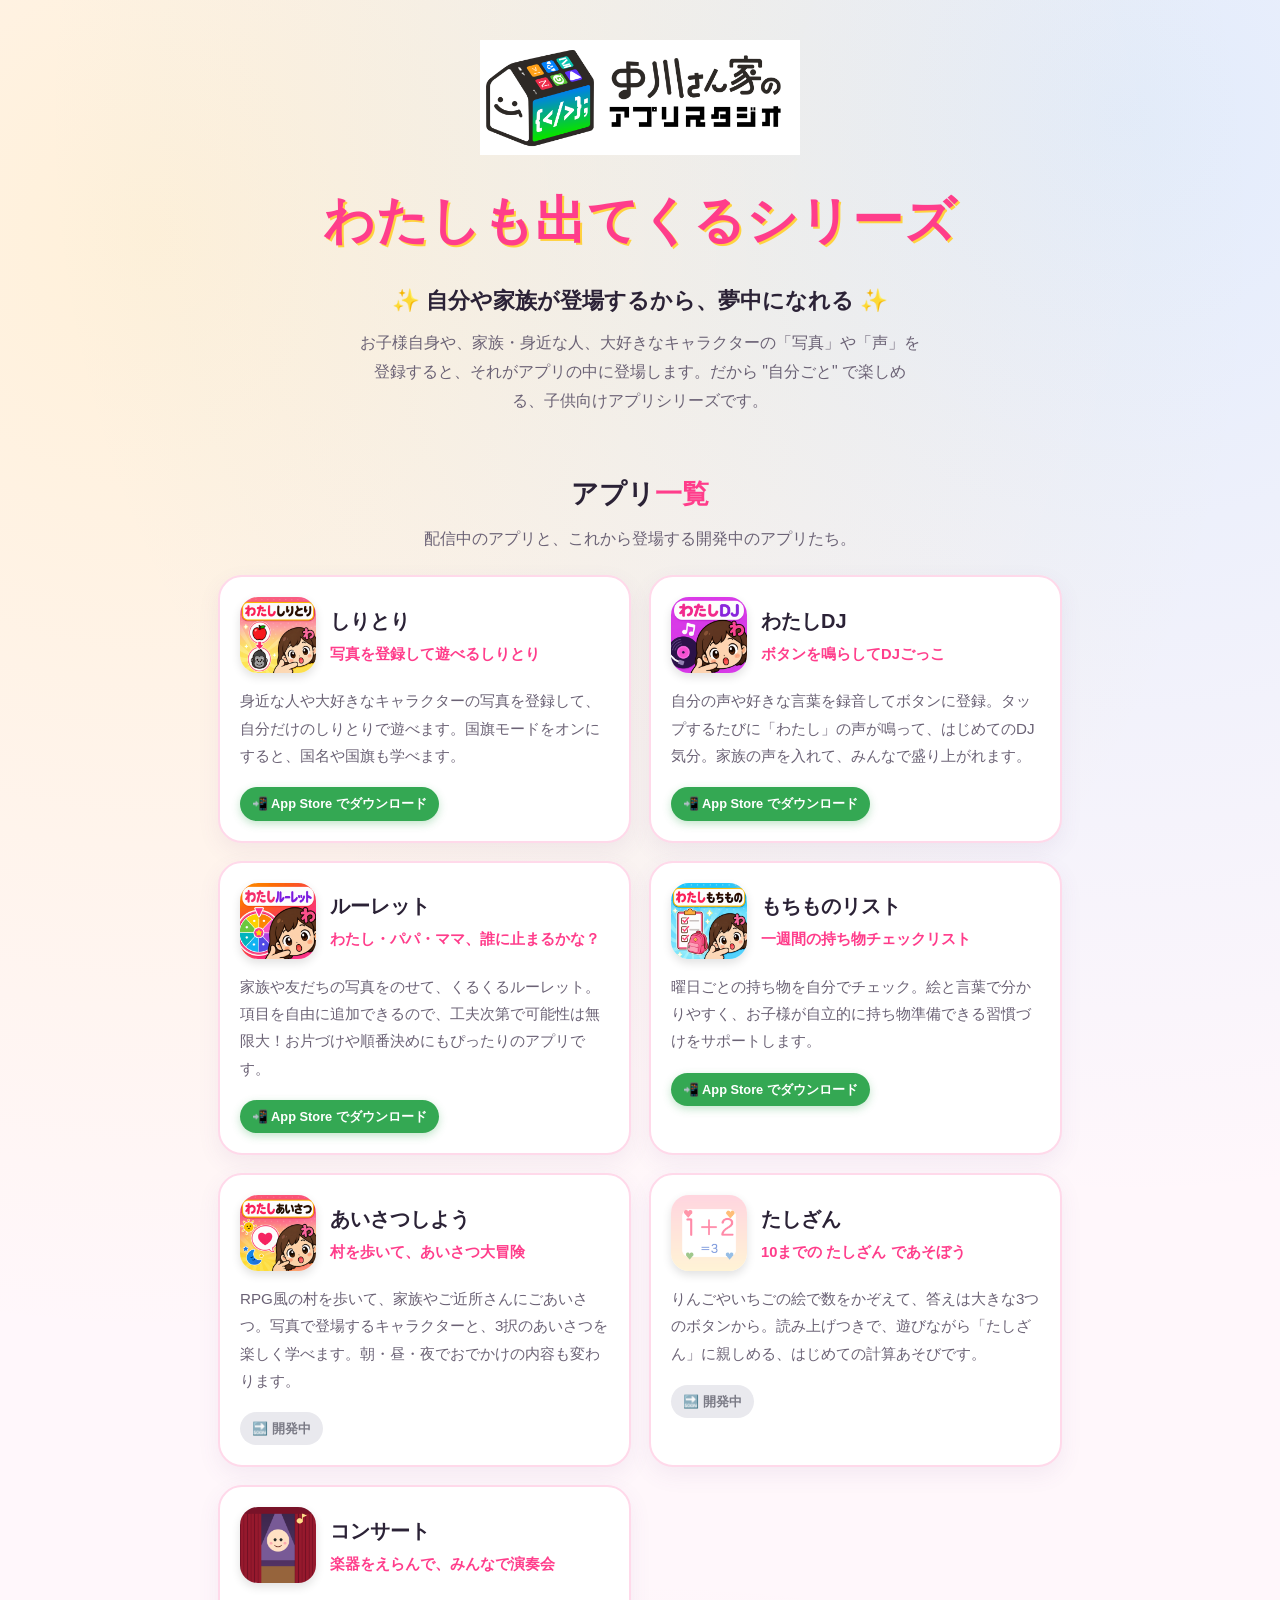
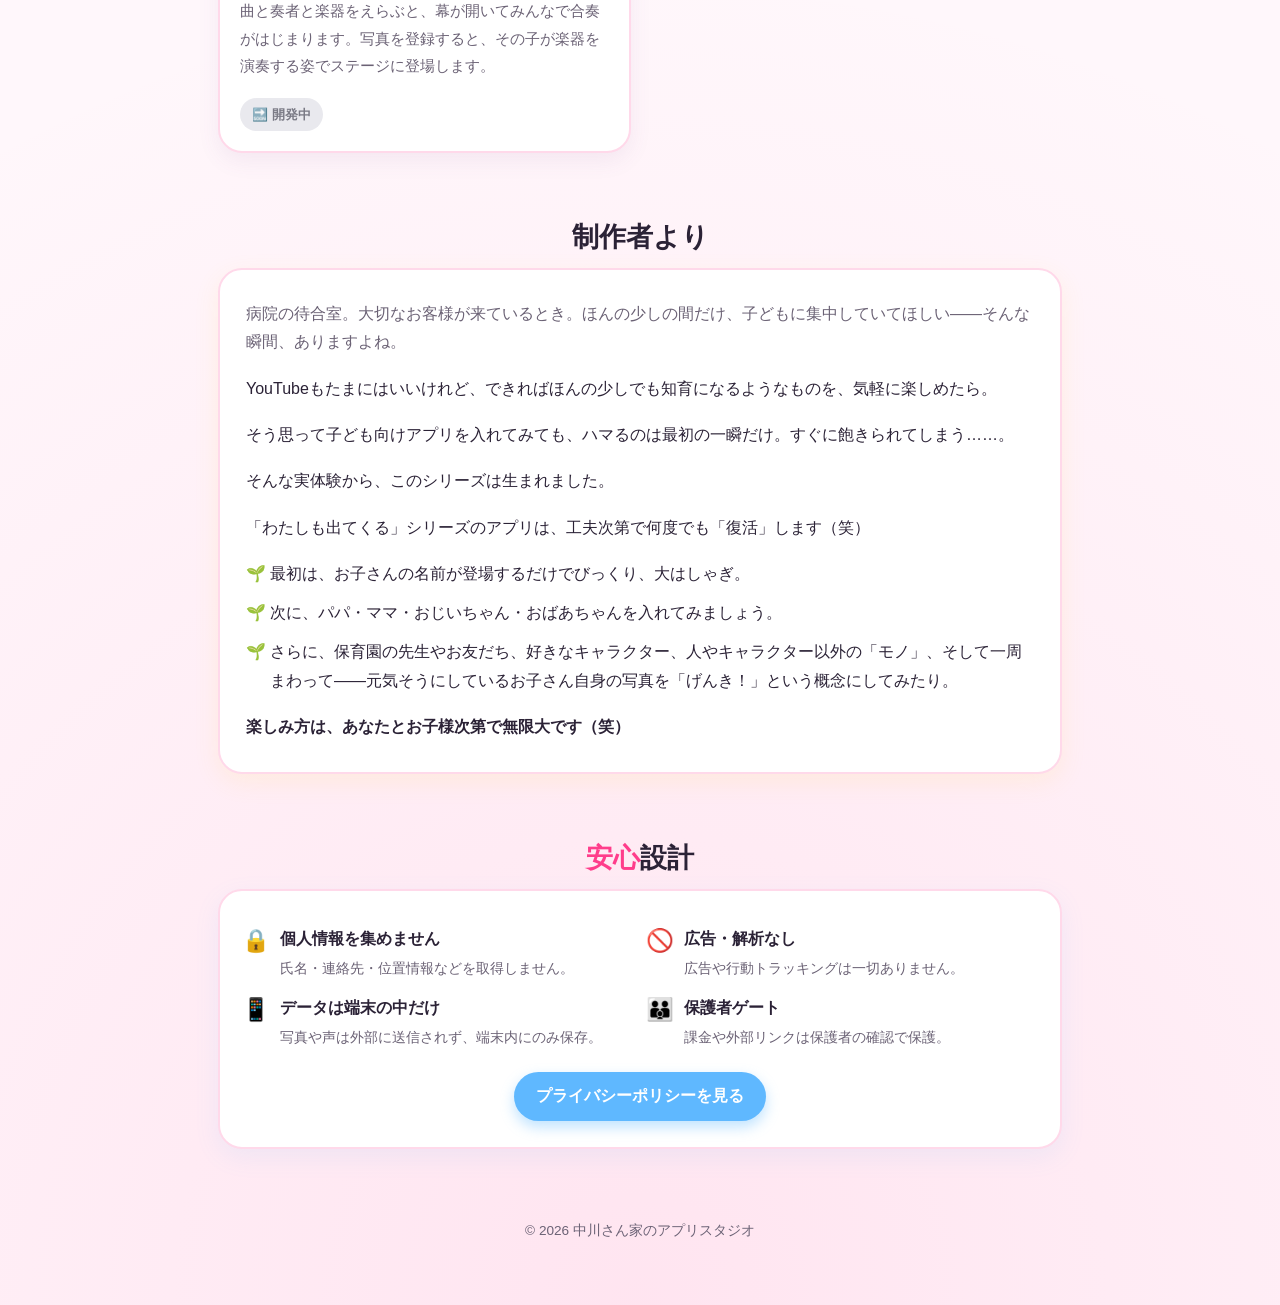
==== commit e67c81d4: "開発中アプリ3つ(あいさつしよう/たしざん/コンサート)を一覧に追加・開発中バッジ表示。見出しを『アプリ一覧』に更新" ====
--- a/index.html
+++ b/index.html
@@ -182,7 +182,8 @@
 <!-- ===== Apps ===== -->
 <section>
   <div class="wrap">
-    <h2 class="section-title"><span class="em">4つ</span>のアプリ</h2>
+    <h2 class="section-title">アプリ<span class="em">一覧</span></h2>
+    <p class="section-sub">配信中のアプリと、これから登場する開発中のアプリたち。</p>
     <div class="cards">
 
       <!-- しりとり -->
@@ -235,6 +236,45 @@
         </div>
         <p class="card-desc">曜日ごとの持ち物を自分でチェック。絵と言葉で分かりやすく、お子様が自立的に持ち物準備できる習慣づけをサポートします。</p>
         <a class="badge badge-live" href="https://apps.apple.com/jp/app/id6788831669" target="_blank" rel="noopener">App Store でダウンロード</a>
+      </article>
+
+      <!-- あいさつしよう（開発中） -->
+      <article class="card">
+        <div class="card-head">
+          <img src="images/icon-aisatsu.png" alt="あいさつしようのアイコン">
+          <div>
+            <h3 class="card-name">あいさつしよう</h3>
+            <p class="card-tag">村を歩いて、あいさつ大冒険</p>
+          </div>
+        </div>
+        <p class="card-desc">RPG風の村を歩いて、家族やご近所さんにごあいさつ。写真で登場するキャラクターと、3択のあいさつを楽しく学べます。朝・昼・夜でおでかけの内容も変わります。</p>
+        <span class="badge">開発中</span>
+      </article>
+
+      <!-- たしざん（開発中） -->
+      <article class="card">
+        <div class="card-head">
+          <img src="images/icon-tashizan.png" alt="たしざんのアイコン">
+          <div>
+            <h3 class="card-name">たしざん</h3>
+            <p class="card-tag">10までの たしざん であそぼう</p>
+          </div>
+        </div>
+        <p class="card-desc">りんごやいちごの絵で数をかぞえて、答えは大きな3つのボタンから。読み上げつきで、遊びながら「たしざん」に親しめる、はじめての計算あそびです。</p>
+        <span class="badge">開発中</span>
+      </article>
+
+      <!-- コンサート（開発中） -->
+      <article class="card">
+        <div class="card-head">
+          <img src="images/icon-concert.png" alt="コンサートのアイコン">
+          <div>
+            <h3 class="card-name">コンサート</h3>
+            <p class="card-tag">楽器をえらんで、みんなで演奏会</p>
+          </div>
+        </div>
+        <p class="card-desc">曲と奏者と楽器をえらぶと、幕が開いてみんなで合奏がはじまります。写真を登録すると、その子が楽器を演奏する姿でステージに登場します。</p>
+        <span class="badge">開発中</span>
       </article>
 
     </div>
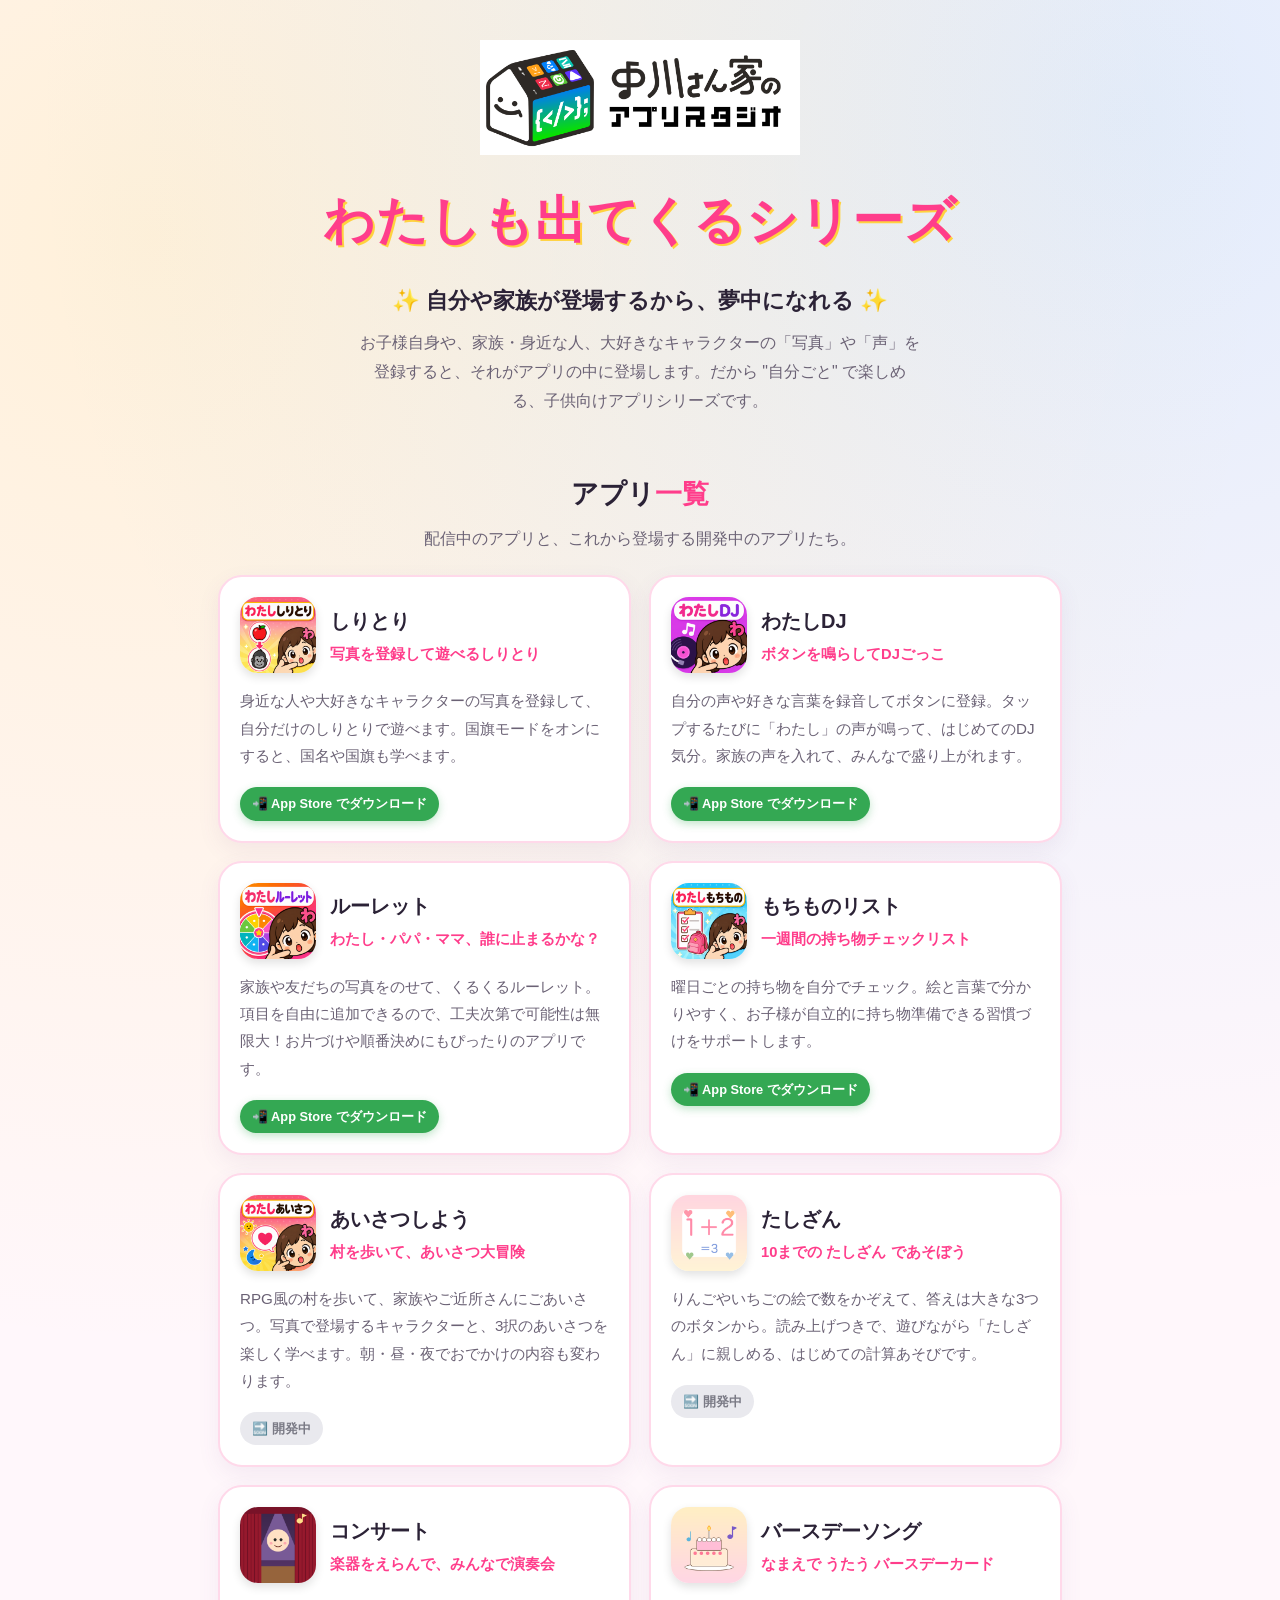
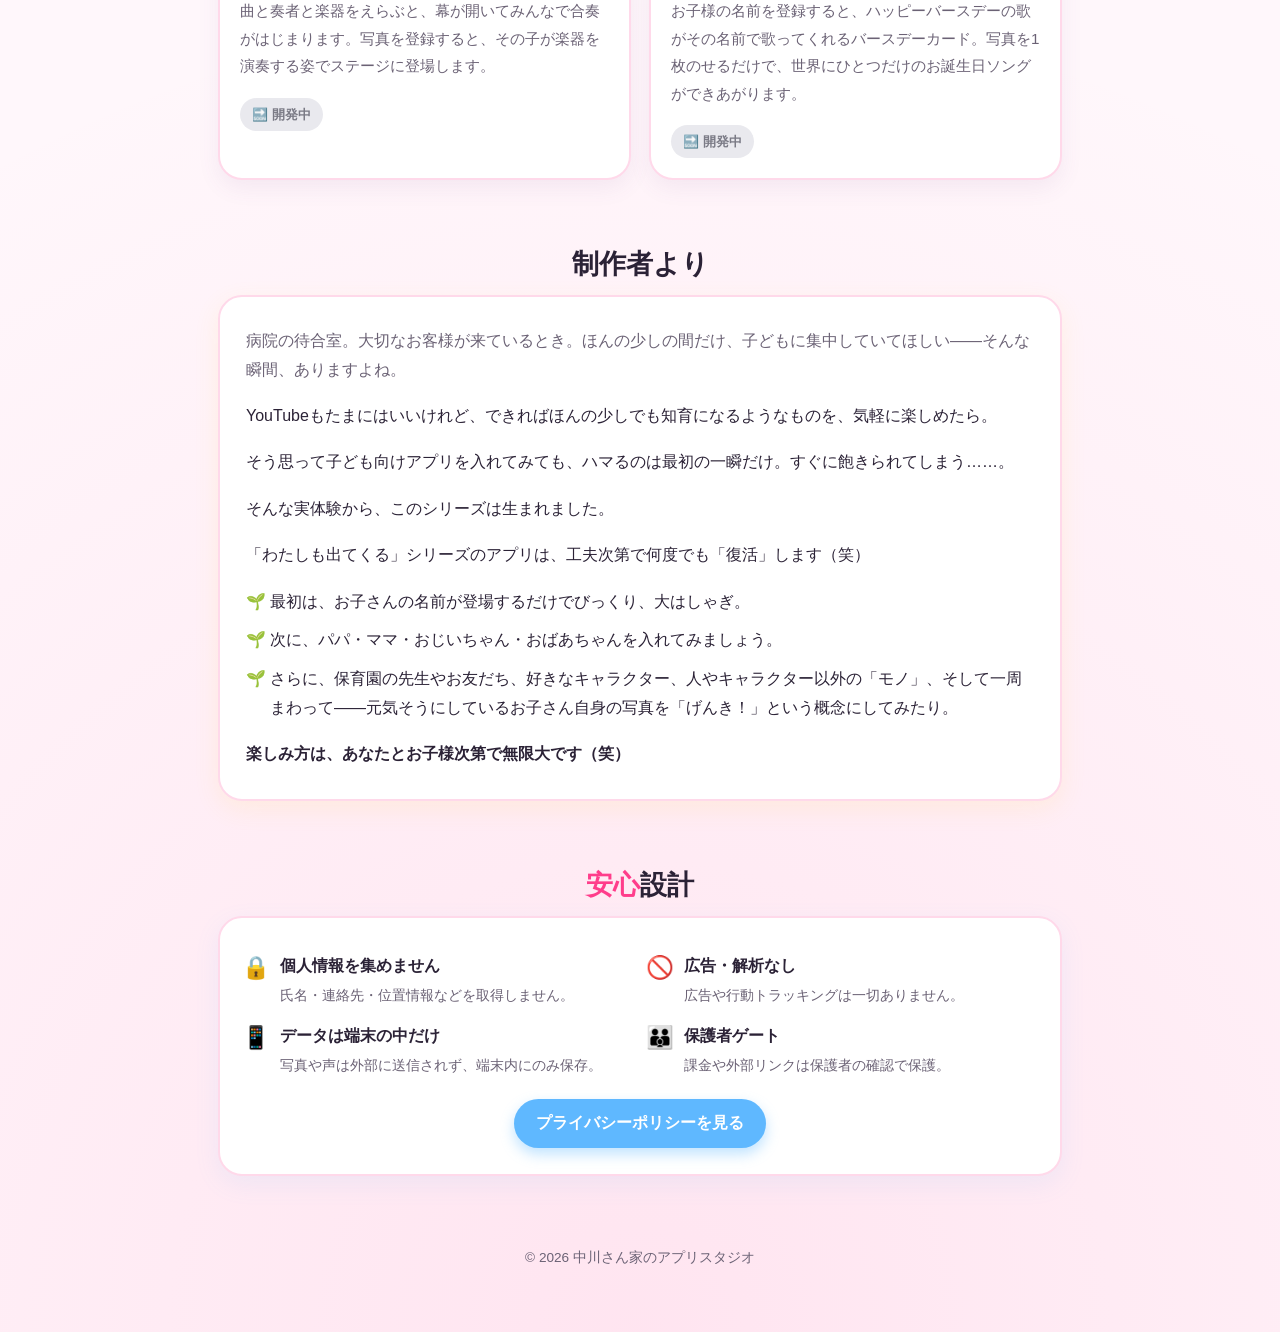
==== commit f375e60a: "開発中アプリにバースデーソングを追加（名前で歌うバースデーカード）" ====
--- a/index.html
+++ b/index.html
@@ -277,6 +277,19 @@
         <span class="badge">開発中</span>
       </article>
 
+      <!-- バースデーソング（開発中） -->
+      <article class="card">
+        <div class="card-head">
+          <img src="images/icon-birthday.png" alt="バースデーソングのアイコン">
+          <div>
+            <h3 class="card-name">バースデーソング</h3>
+            <p class="card-tag">なまえで うたう バースデーカード</p>
+          </div>
+        </div>
+        <p class="card-desc">お子様の名前を登録すると、ハッピーバースデーの歌がその名前で歌ってくれるバースデーカード。写真を1枚のせるだけで、世界にひとつだけのお誕生日ソングができあがります。</p>
+        <span class="badge">開発中</span>
+      </article>
+
     </div>
   </div>
 </section>
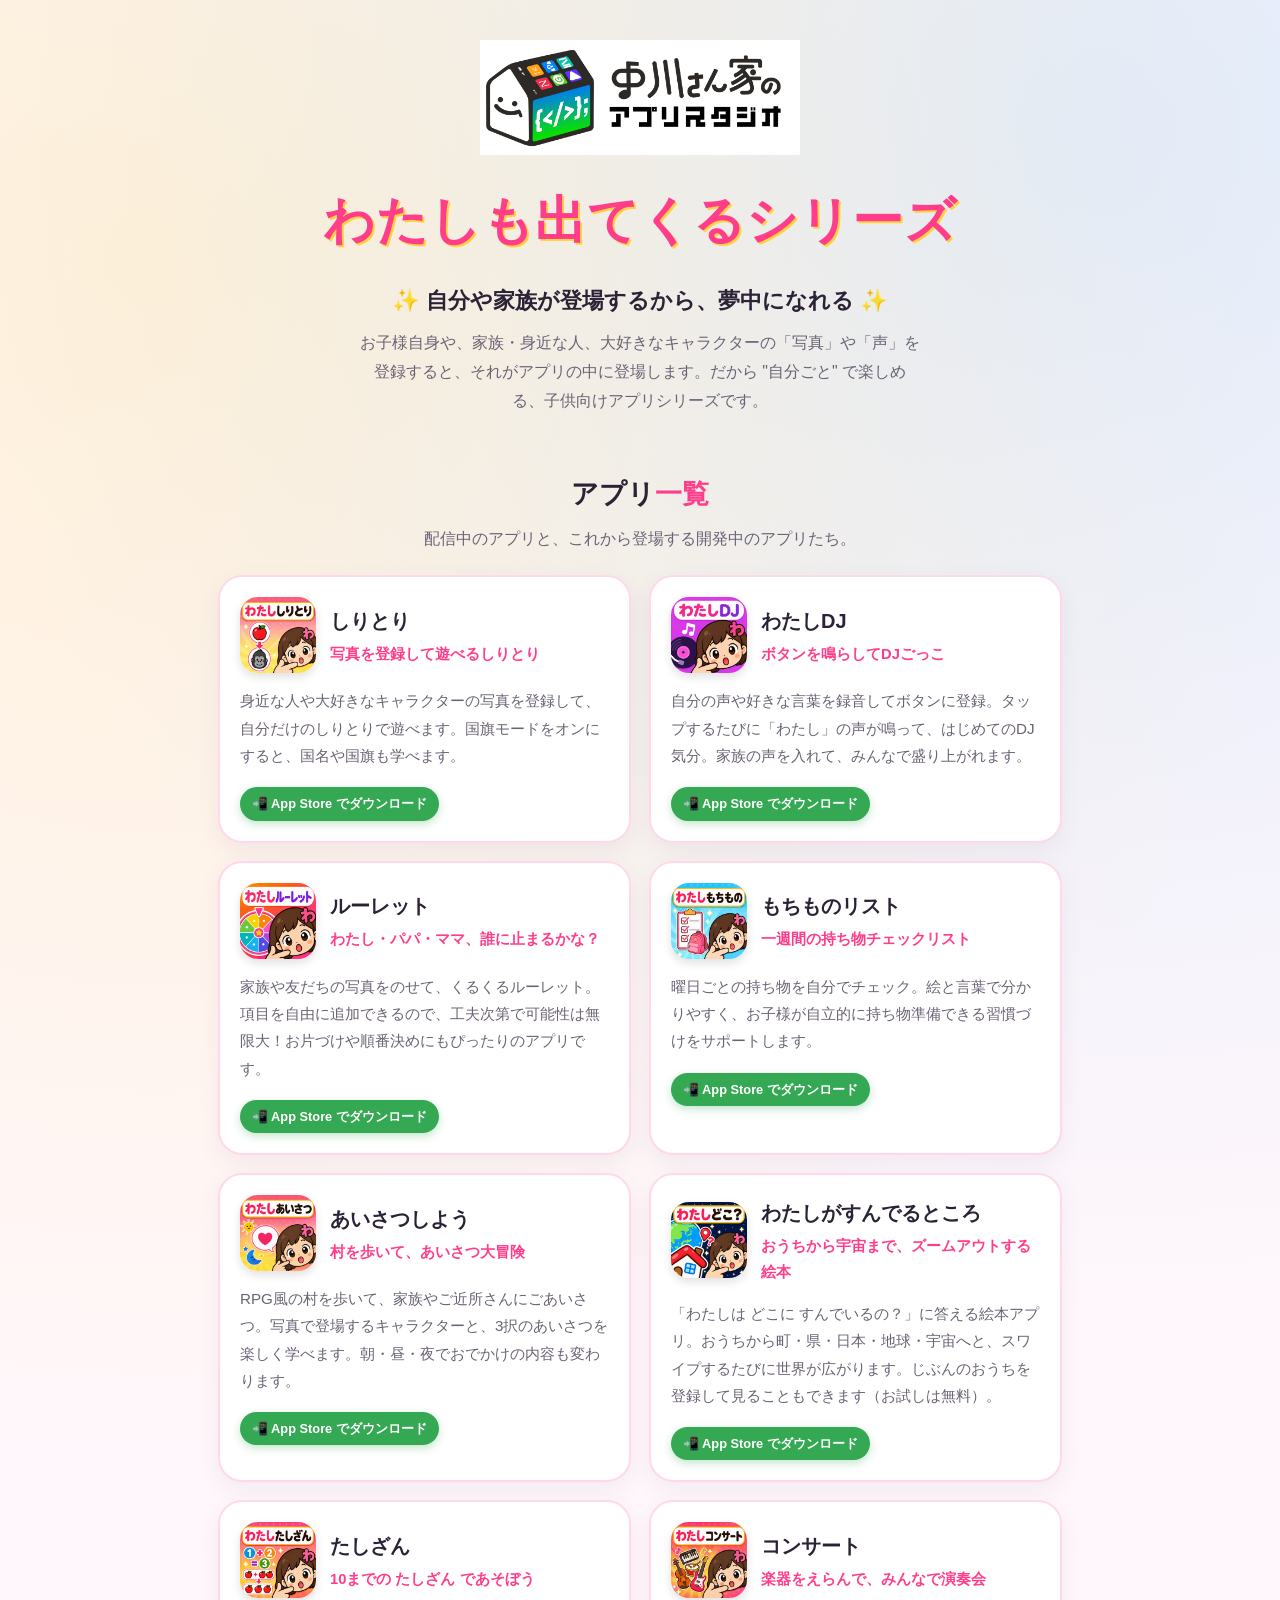
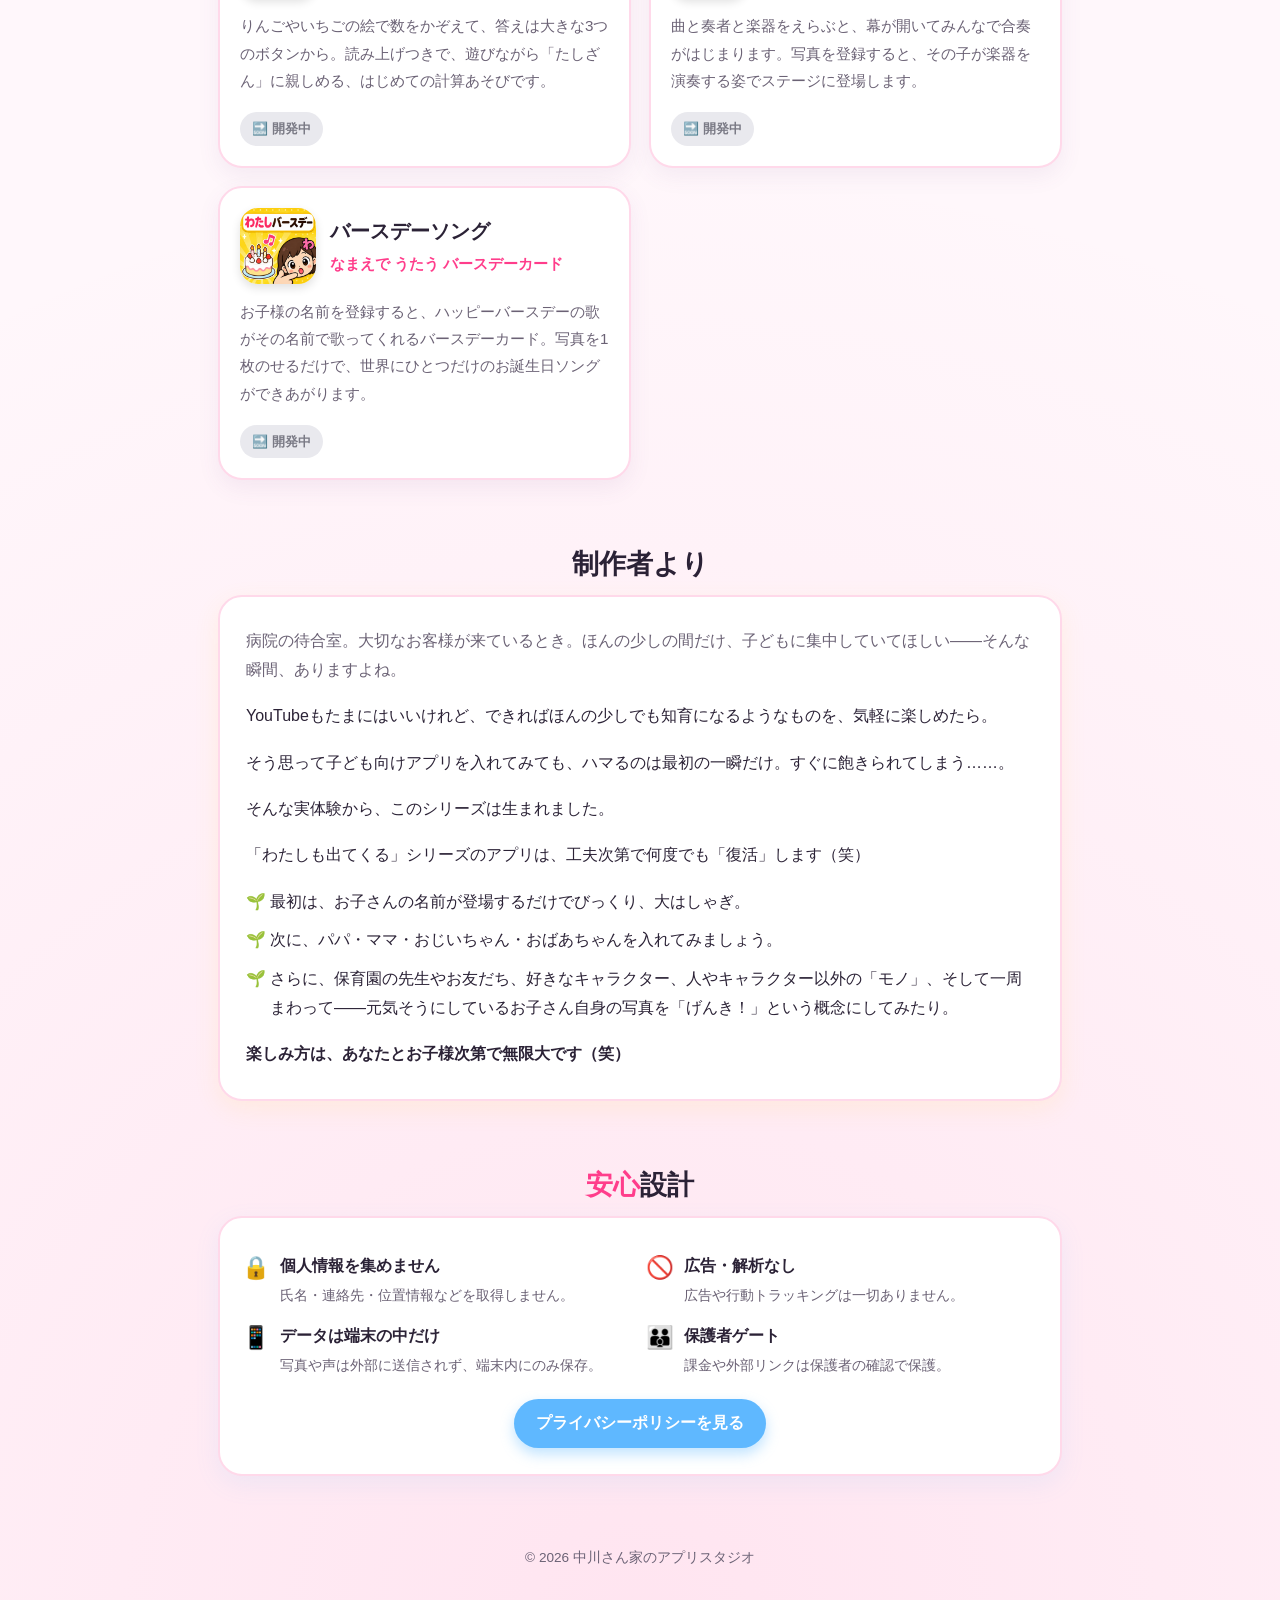
==== commit cb2036ff: "シリーズLP・作品一覧を2026年11月のリリース状況に更新（あいさつ・すんでるところ・トレーシングマップ・Jam House 配信中、Daily Click 審査中） Co-Authored-By:" ====
--- a/index.html
+++ b/index.html
@@ -238,7 +238,7 @@
         <a class="badge badge-live" href="https://apps.apple.com/jp/app/id6788831669" target="_blank" rel="noopener">App Store でダウンロード</a>
       </article>
 
-      <!-- あいさつしよう（開発中） -->
+      <!-- あいさつしよう -->
       <article class="card">
         <div class="card-head">
           <img src="images/icon-aisatsu.png" alt="あいさつしようのアイコン">
@@ -248,7 +248,20 @@
           </div>
         </div>
         <p class="card-desc">RPG風の村を歩いて、家族やご近所さんにごあいさつ。写真で登場するキャラクターと、3択のあいさつを楽しく学べます。朝・昼・夜でおでかけの内容も変わります。</p>
-        <span class="badge">開発中</span>
+        <a class="badge badge-live" href="https://apps.apple.com/jp/app/id6801026059" target="_blank" rel="noopener">App Store でダウンロード</a>
+      </article>
+
+      <!-- わたしがすんでるところ -->
+      <article class="card">
+        <div class="card-head">
+          <img src="images/icon-sunderu.png" alt="わたしがすんでるところのアイコン">
+          <div>
+            <h3 class="card-name">わたしがすんでるところ</h3>
+            <p class="card-tag">おうちから宇宙まで、ズームアウトする絵本</p>
+          </div>
+        </div>
+        <p class="card-desc">「わたしは どこに すんでいるの？」に答える絵本アプリ。おうちから町・県・日本・地球・宇宙へと、スワイプするたびに世界が広がります。じぶんのおうちを登録して見ることもできます（お試しは無料）。</p>
+        <a class="badge badge-live" href="https://apps.apple.com/jp/app/id6819035313" target="_blank" rel="noopener">App Store でダウンロード</a>
       </article>
 
       <!-- たしざん（開発中） -->
